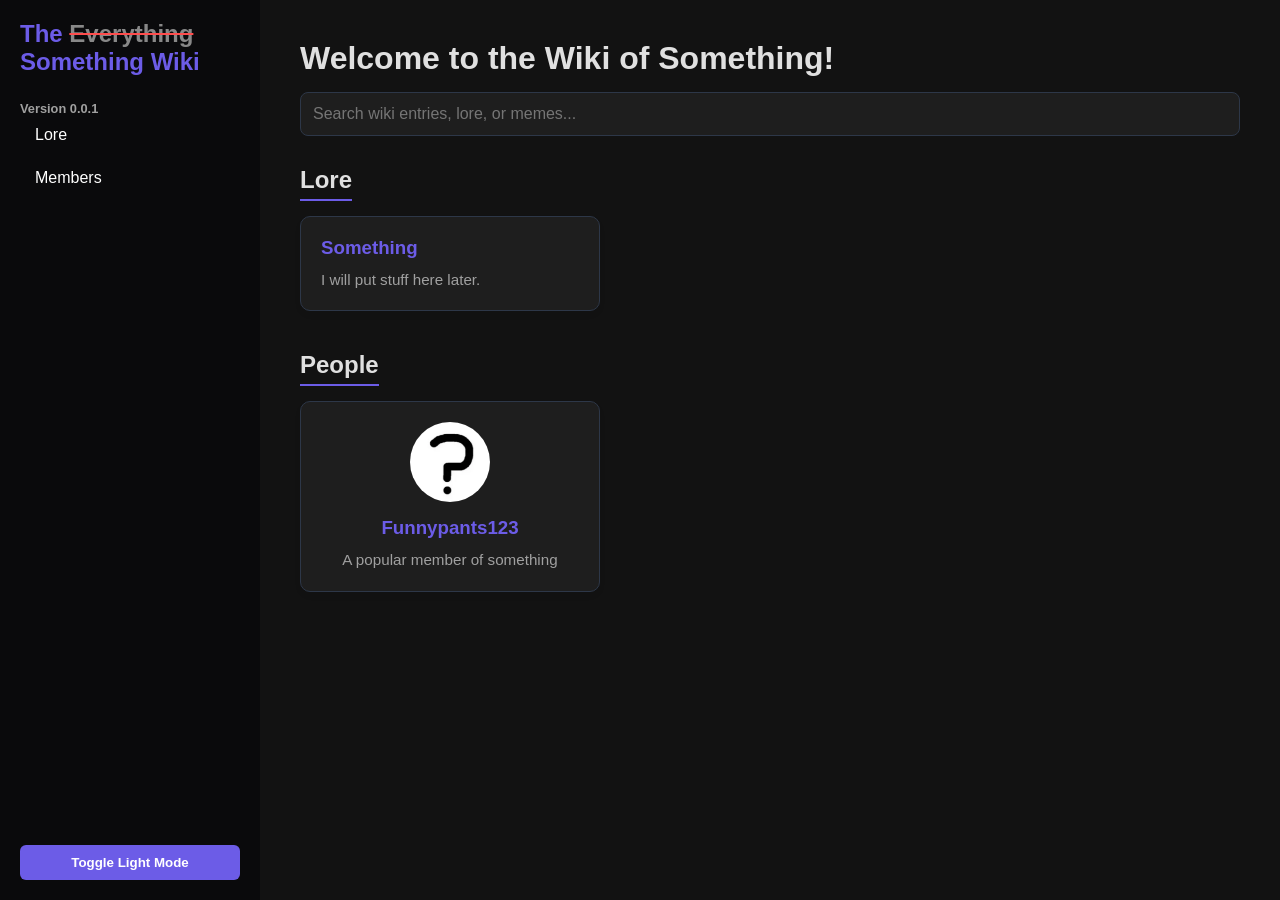
==== index.html @ 9f1c913c "added a version counter" ====
<!DOCTYPE html>
<html lang="en">
<head>
    <meta charset="UTF-8">
    <meta name="viewport" content="width=device-width, initial-scale=1.0">
    <title>The Something Wiki</title>
    <link rel="stylesheet" href="style.css">
</head>
<body data-theme="dark">

    <!-- SIDEBAR NAVIGATION -->
    <sidebar>
        <h2>The <del>Everything</del> Something Wiki</h2>
        <div class="version-badge">Version <span id="wikiVersion">0.0.7</span></div>
        <nav>
            <a href="#rules">Lore</a>
            <a href="#members">Members</a>
            <!-- <a href="#memes">Memes</a> -->
        </nav>
        <button class="theme-toggle-btn" id="themeToggle">Toggle Dark Mode</button>
    </sidebar>

    <!-- MAIN CONTENT AREA -->
    <main>
        <header>
            <h1>Welcome to the Wiki of Something!</h1>
            <input type="text" id="searchInput" class="search-bar" placeholder="Search wiki entries, lore, or memes...">
        </header>

        <!-- RULES SECTION -->
        <section id="rules" class="section">
            <h2 class="section-title">Lore</h2>
            <div class="grid">
                <article class="card searchable">
                    <h3>Something</h3>
                    <p>I will put stuff here later.</p>
            </div>
        </section>

        <!-- MEMBERS SECTION -->
        <section id="members" class="section">
            <h2 class="section-title">People</h2>
            <div class="grid">
                <a href="people/funnypants123" class="card member-card searchable" style="text-decoration: none; color: inherit;">
                    <img src="images/funnypants123.png" alt="Funnypants123 Avatar" class="avatar-img">
                    <h3>Funnypants123</h3>
                    <p>A popular member of something</p>
                </a>
            </div>
        </section>
        <!--<section id="memes" class="section">
            <h2 class="section-title">Memes</h2>
            <div class="grid">
                <article class="card searchable">
                    <h3>"I'm 5 mins away"</h3>
                    <p>Translation: I haven't left my bed yet and haven't showered.</p>
                </article>
                <article class="card searchable">
                    <h3>The Pizza Incident</h3>
                    <p>That one time Alex ordered 10 pizzas for 3 people by accident.</p>
                </article>
            </div>
        </section>
        -->
    </main>
    <script src="script.js"></script>
</body>
</html>
---- style.css ----
/* CSS STYLES */
:root {
    --bg-color: #f4f6f9;
    --card-bg: #ffffff;
    --text-color: #333333;
    --text-muted: #666666;
    --sidebar-bg: #1e1e2d;
    --sidebar-text: #ffffff;
    --accent-color: #6c5ce7;
    --accent-hover: #5b4bc4;
    --border-color: #e0e0e0;
}

/* Base default styles for Light Mode */
body[data-theme="light"] {
    --bg-color: #f4f6f9;
    --card-bg: #ffffff;
    --text-color: #2c3e50;
    --text-muted: #6c757d;
    --sidebar-bg: #1e1e2d;
    --border-color: #e2e8f0;
}

/* Dark Mode styles */
body[data-theme="dark"] {
    --bg-color: #121212;
    --card-bg: #1e1e1e;
    --text-color: #e0e0e0;
    --text-muted: #a0a0a0;
    --sidebar-bg: #0a0a0c;
    --border-color: #2d3748;
}

* {
    box-sizing: border-box;
    margin: 0;
    padding: 0;
    font-family: 'Segoe UI', Tahoma, Geneva, Verdana, sans-serif;
}

body {
    display: flex;
    background-color: var(--bg-color);
    color: var(--text-color);
    min-height: 100vh;
    transition: background 0.3s, color 0.3s;
}

/* Sidebar Styling */
sidebar {
    width: 260px;
    background-color: var(--sidebar-bg);
    color: var(--sidebar-text);
    padding: 20px;
    display: flex;
    flex-direction: column;
    position: fixed;
    height: 100vh;
}

sidebar h2 {
    margin-bottom: 20px;
    color: var(--accent-color);
}

sidebar nav a {
    display: block;
    color: var(--sidebar-text);
    text-decoration: none;
    padding: 10px 15px;
    border-radius: 6px;
    margin-bottom: 5px;
    transition: 0.2s;
}

sidebar nav a:hover {
    background-color: rgba(255, 255, 255, 0.1);
}

.theme-toggle-btn {
    margin-top: auto;
    padding: 10px;
    background-color: var(--accent-color);
    color: white;
    border: none;
    border-radius: 6px;
    cursor: pointer;
    font-weight: bold;
}

.theme-toggle-btn:hover {
    background-color: var(--accent-hover);
}

/* Main Content Layout */
main {
    margin-left: 260px;
    flex: 1;
    padding: 40px;
}

header {
    margin-bottom: 30px;
}

.search-bar {
    width: 100%;
    padding: 12px;
    border-radius: 8px;
    border: 1px solid var(--border-color);
    background-color: var(--card-bg);
    color: var(--text-color);
    font-size: 1rem;
    margin-top: 15px;
}

.section {
    margin-bottom: 40px;
}

.section-title {
    font-size: 1.5rem;
    margin-bottom: 15px;
    border-bottom: 2px solid var(--accent-color);
    display: inline-block;
    padding-bottom: 5px;
}

/* Grid for Cards */
.grid {
    display: grid;
    grid-template-columns: repeat(auto-fill, minmax(280px, 1fr));
    gap: 20px;
}

.card {
    background-color: var(--card-bg);
    border: 1px solid var(--border-color);
    border-radius: 10px;
    padding: 20px;
    box-shadow: 0 4px 6px rgba(0,0,0,0.05);
    transition: transform 0.2s;
}

.card:hover {
    transform: translateY(-5px);
}

.card h3 {
    margin-bottom: 10px;
    color: var(--accent-color);
}

.card p {
    color: var(--text-muted);
    font-size: 0.95rem;
    line-height: 1.4;
}

/* Member Profile Cards */
.member-card {
    text-align: center;
    cursor: pointer;
}

.avatar {
    width: 80px;
    height: 80px;
    border-radius: 50%;
    background-color: var(--accent-color);
    color: white;
    display: flex;
    align-items: center;
    justify-content: center;
    font-size: 2rem;
    font-weight: bold;
    margin: 0 auto 15px;
}

/* Modal Popup */
.modal {
    display: none;
    position: fixed;
    top: 0; left: 0; width: 100%; height: 100%;
    background: rgba(0,0,0,0.5);
    align-items: center;
    justify-content: center;
}

.modal-content {
    background: var(--card-bg);
    padding: 30px;
    border-radius: 10px;
    max-width: 400px;
    width: 90%;
    position: relative;
}

.close-btn {
    position: absolute;
    top: 10px;
    right: 15px;
    font-size: 1.5rem;
    cursor: pointer;
}

/* Responsive Design */
@media (max-width: 768px) {
    body { flex-direction: column; }
    sidebar { width: 100%; height: auto; position: relative; }
    main { margin-left: 0; padding: 20px; }
}

del {
    color: #888888;
    margin-right: 6px;
    text-decoration-color: #ff4d4d;
}

.avatar-img {
    width: 80px;
    height: 80px;
    border-radius: 50%;
    object-fit: cover;
    margin: 0 auto 15px;
    display: block;
}

.version-badge {
    font-size: 0.8rem;
    color: var(--text-muted);
    font-weight: 600;
    margin-top: 5px;
}
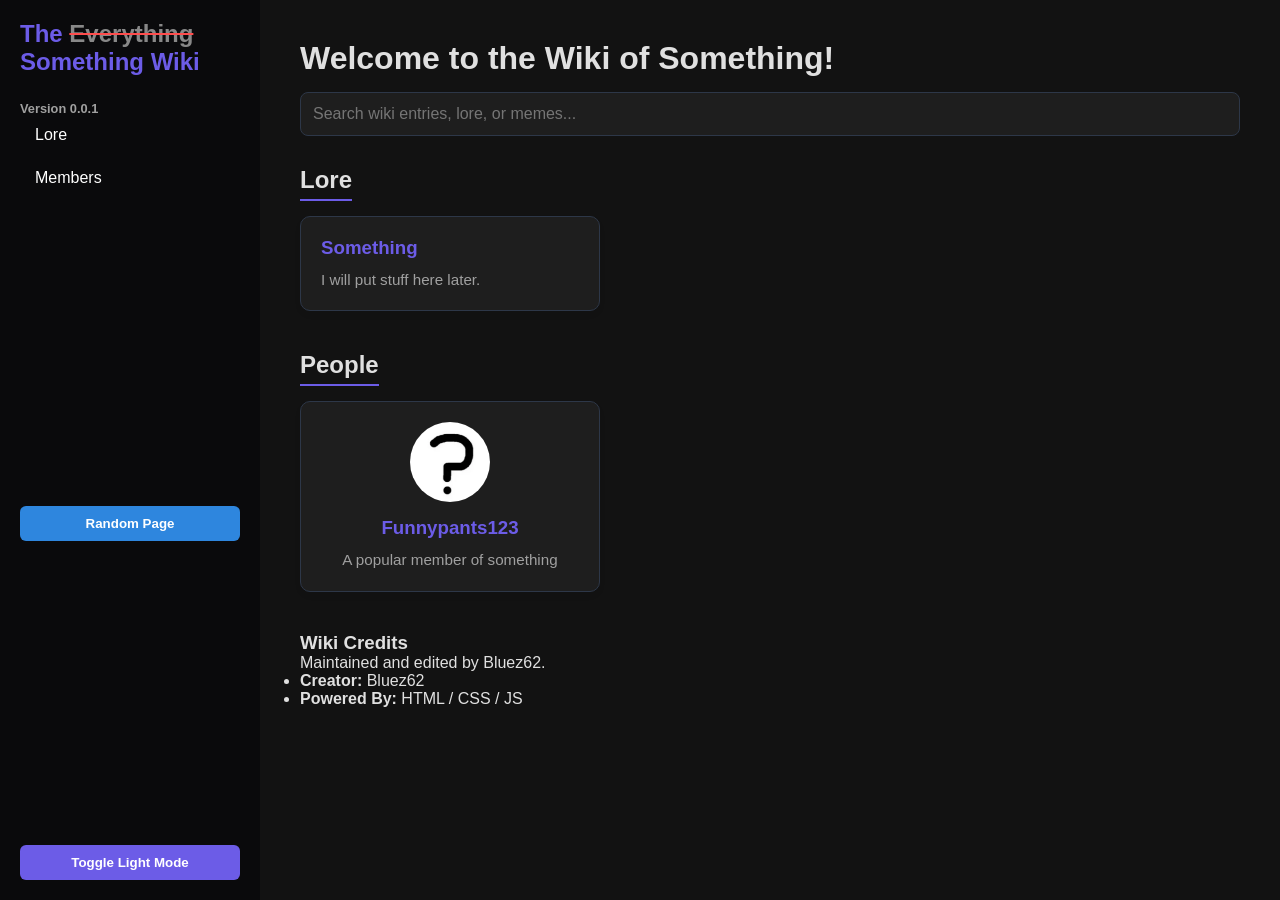
==== commit 71a3515f: "added some things" ====
--- a/index.html
+++ b/index.html
@@ -17,6 +17,7 @@
             <a href="#members">Members</a>
             <!-- <a href="#memes">Memes</a> -->
         </nav>
+        <button id="randomPageBtn" class="theme-toggle-btn" style="background-color: #2e86de;">Random Page</button>
         <button class="theme-toggle-btn" id="themeToggle">Toggle Dark Mode</button>
     </sidebar>
 
@@ -62,6 +63,14 @@
             </div>
         </section>
         -->
+    <footer class="credits-box">
+        <h3>Wiki Credits</h3>
+        <p>Maintained and edited by Bluez62.</p>
+        <ul class="credits-list">
+            <li><strong>Creator:</strong> Bluez62</li>
+            <li><strong>Powered By:</strong> HTML / CSS / JS</li>
+        </ul>
+    </footer>
     </main>
     <script src="script.js"></script>
 </body>
--- a/style.css
+++ b/style.css
@@ -231,4 +231,15 @@
     color: var(--text-muted);
     font-weight: 600;
     margin-top: 5px;
+}
+
+.fake-link {
+  color: #0066cc;             /* Classic link blue */
+  text-decoration: underline; /* The underline */
+  cursor: pointer;            /* Changes mouse to a hand icon */
+}
+
+/* Optional: Slight fade effect when hovered */
+.fake-link:hover {
+  color: #004499;
 }
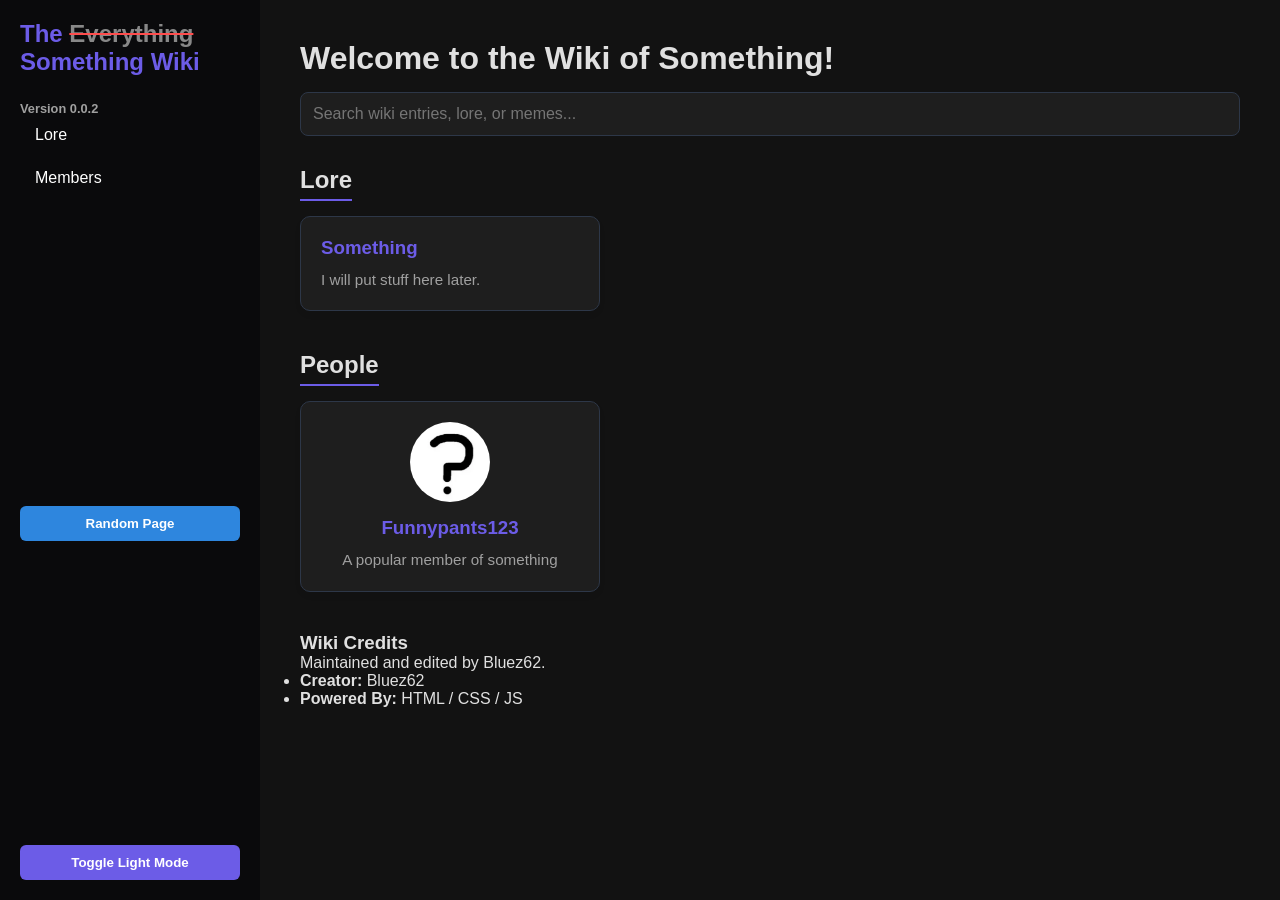
==== commit 3fb9165e: "added a favicon" ====
--- a/index.html
+++ b/index.html
@@ -4,6 +4,7 @@
     <meta charset="UTF-8">
     <meta name="viewport" content="width=device-width, initial-scale=1.0">
     <title>The Something Wiki</title>
+    <link rel="icon" type="image/x-icon" href="images/favicon.ico">
     <link rel="stylesheet" href="style.css">
 </head>
 <body data-theme="dark">
